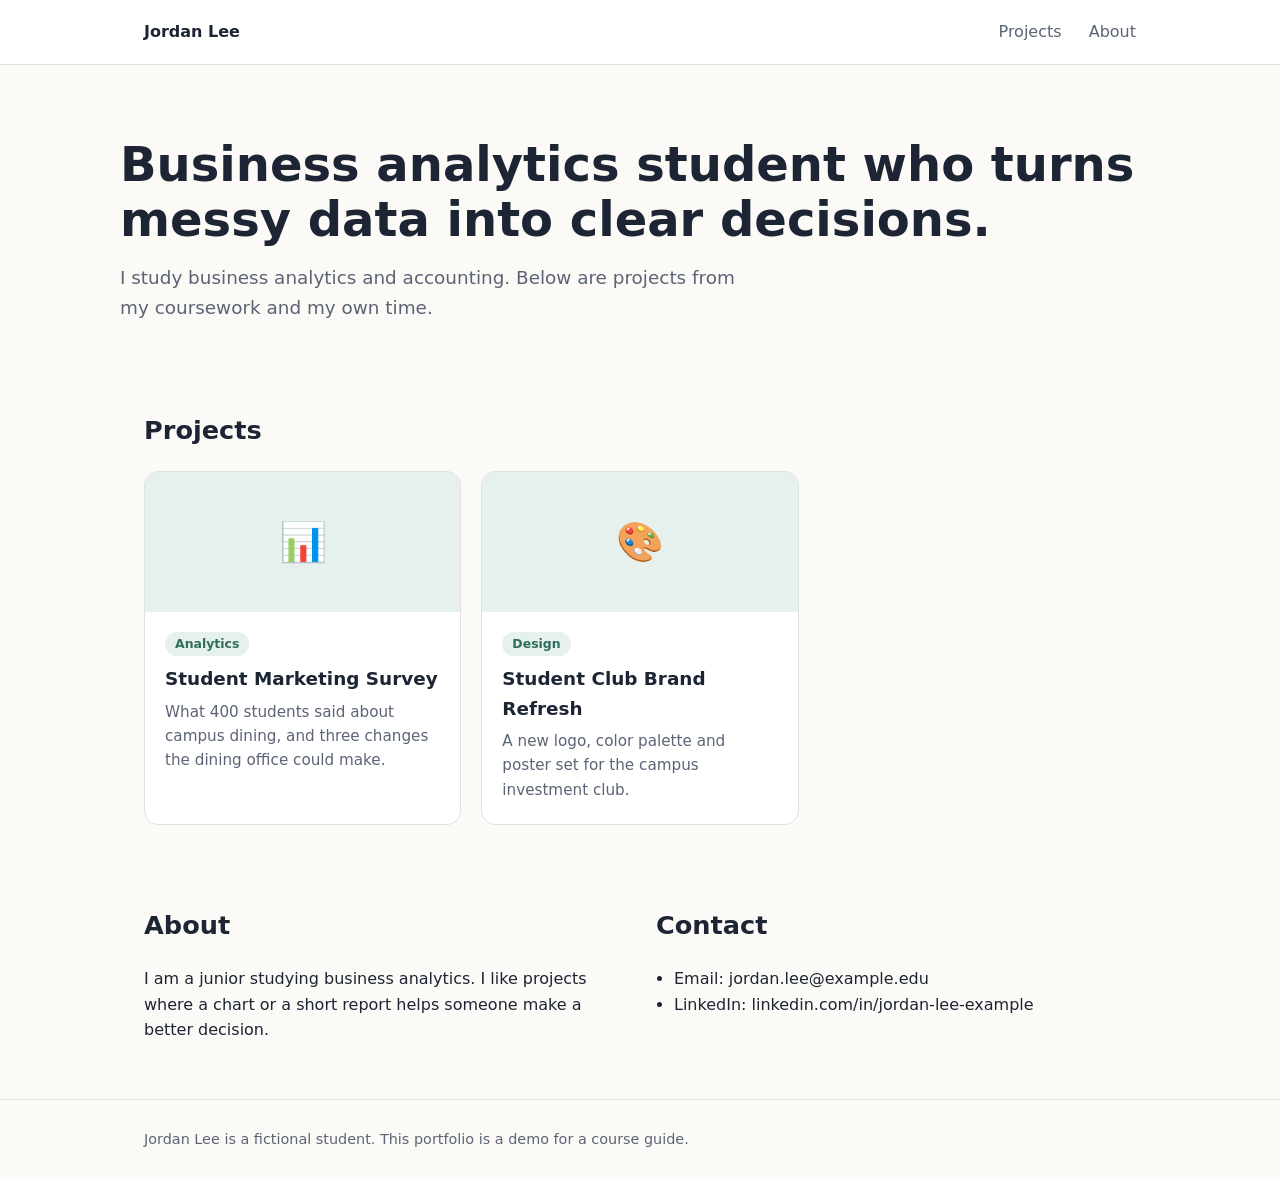
==== index.html @ 2387f460 "Add starter portfolio site Co-Authored-By: Claude Opus 5.5 <noreply@anthropic.com> Claude-Session: h" ====
<!DOCTYPE html>
<html lang="en">
<head>
  <meta charset="UTF-8">
  <meta name="viewport" content="width=device-width, initial-scale=1">
  <title>Jordan Lee | Business Analytics Portfolio</title>
  <link rel="stylesheet" href="css/styles.css">
</head>
<body>
  <header class="site-header">
    <div class="wrap">
      <a class="brand" href="index.html">Jordan Lee</a>
      <nav class="nav">
        <a href="#projects">Projects</a>
        <a href="#about">About</a>
      </nav>
    </div>
  </header>

  <main>
    <div class="wrap hero">
      <h1>Business analytics student who turns messy data into clear decisions.</h1>
      <p>I study business analytics and accounting. Below are projects from my coursework and my own time.</p>
    </div>

    <section id="projects">
      <div class="wrap">
        <h2>Projects</h2>
        <div class="grid">
          <a class="card" href="projects/marketing-survey.html">
            <div class="thumb" aria-hidden="true">📊</div>
            <div class="body">
              <span class="tag">Analytics</span>
              <h3>Student Marketing Survey</h3>
              <p>What 400 students said about campus dining, and three changes the dining office could make.</p>
            </div>
          </a>
          <a class="card" href="projects/brand-refresh.html">
            <div class="thumb" aria-hidden="true">🎨</div>
            <div class="body">
              <span class="tag">Design</span>
              <h3>Student Club Brand Refresh</h3>
              <p>A new logo, color palette and poster set for the campus investment club.</p>
            </div>
          </a>
        </div>
      </div>
    </section>

    <section id="about">
      <div class="wrap about">
        <div>
          <h2>About</h2>
          <p>I am a junior studying business analytics. I like projects where a chart or a short report helps someone make a better decision.</p>
        </div>
        <div>
          <h2>Contact</h2>
          <ul>
            <li>Email: jordan.lee@example.edu</li>
            <li>LinkedIn: linkedin.com/in/jordan-lee-example</li>
          </ul>
        </div>
      </div>
    </section>
  </main>

  <footer class="site-footer">
    <div class="wrap">Jordan Lee is a fictional student. This portfolio is a demo for a course guide.</div>
  </footer>
</body>
</html>
---- css/styles.css ----
:root {
  --ink: #1d2433;
  --muted: #5b6475;
  --accent: #2f6f5e;
  --accent-soft: #e6f0ec;
  --bg: #fbfaf7;
  --card: #ffffff;
  --line: #e4e1da;
  --radius: 14px;
  --max: 1040px;
}
* { box-sizing: border-box; }
body {
  margin: 0;
  font-family: "Inter", system-ui, -apple-system, "Segoe UI", sans-serif;
  color: var(--ink);
  background: var(--bg);
  line-height: 1.6;
}
a { color: var(--accent); }
.wrap { max-width: var(--max); margin: 0 auto; padding: 0 24px; }
.site-header { border-bottom: 1px solid var(--line); background: var(--card); }
.site-header .wrap { display: flex; align-items: center; justify-content: space-between; height: 64px; }
.brand { font-weight: 700; text-decoration: none; color: var(--ink); }
.nav a { margin-left: 22px; text-decoration: none; color: var(--muted); font-weight: 500; }
.nav a:hover { color: var(--accent); }
.hero { padding: 72px 0 48px; }
.hero h1 { font-size: clamp(2rem, 5vw, 3rem); line-height: 1.15; margin: 0 0 16px; }
.hero p { font-size: 1.15rem; color: var(--muted); max-width: 640px; margin: 0; }
section { padding: 40px 0; }
h2 { font-size: 1.6rem; margin: 0 0 20px; }
.grid { display: grid; grid-template-columns: repeat(auto-fill, minmax(280px, 1fr)); gap: 20px; }
.card {
  background: var(--card); border: 1px solid var(--line); border-radius: var(--radius);
  overflow: hidden; text-decoration: none; color: inherit; display: flex; flex-direction: column;
  transition: transform .15s ease, box-shadow .15s ease;
}
.card:hover { transform: translateY(-3px); box-shadow: 0 10px 24px rgba(29, 36, 51, .08); }
.card .thumb { height: 140px; background: var(--accent-soft); display: flex; align-items: center; justify-content: center; font-size: 2.4rem; }
.card .body { padding: 18px 20px 22px; }
.card .tag { display: inline-block; font-size: .78rem; font-weight: 600; color: var(--accent); background: var(--accent-soft); padding: 2px 10px; border-radius: 999px; margin-bottom: 8px; }
.card h3 { margin: 0 0 6px; font-size: 1.15rem; }
.card p { margin: 0; color: var(--muted); font-size: .95rem; }
.about { display: grid; grid-template-columns: 1fr 1fr; gap: 32px; }
.about ul { padding-left: 18px; margin: 0; }
.project { padding: 48px 0 64px; }
.project .back { display: inline-block; margin-bottom: 24px; text-decoration: none; }
.project h1 { font-size: clamp(1.8rem, 4vw, 2.5rem); margin: 0 0 8px; }
.project .meta { color: var(--muted); margin: 0 0 28px; }
.project figure { margin: 28px 0; background: var(--card); border: 1px solid var(--line); border-radius: var(--radius); padding: 16px; }
.project figure img { width: 100%; height: auto; display: block; }
.project figcaption { color: var(--muted); font-size: .9rem; margin-top: 8px; }
.site-footer { border-top: 1px solid var(--line); padding: 28px 0; color: var(--muted); font-size: .9rem; }
@media (max-width: 720px) {
  .about { grid-template-columns: 1fr; }
  .nav a { margin-left: 14px; }
}
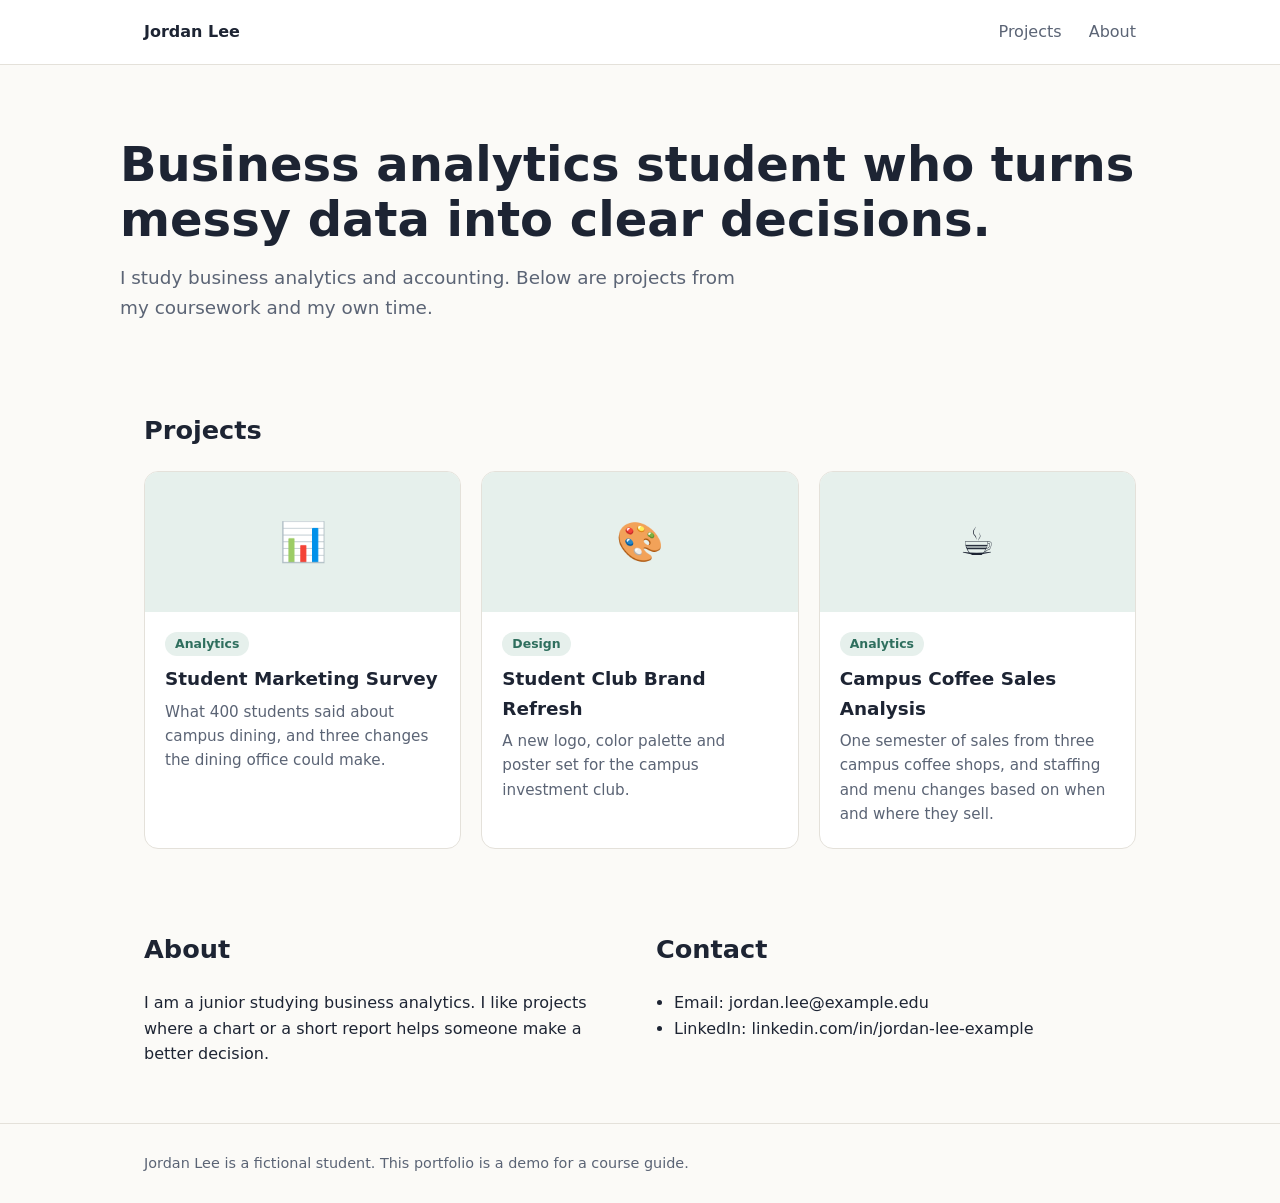
==== commit f6fa3e15: "Add Campus Coffee Sales Analysis project page - New case study at projects/campus-coffee.html with t" ====
--- a/index.html
+++ b/index.html
@@ -43,6 +43,14 @@
               <p>A new logo, color palette and poster set for the campus investment club.</p>
             </div>
           </a>
+          <a class="card" href="projects/campus-coffee.html">
+            <div class="thumb" aria-hidden="true">☕</div>
+            <div class="body">
+              <span class="tag">Analytics</span>
+              <h3>Campus Coffee Sales Analysis</h3>
+              <p>One semester of sales from three campus coffee shops, and staffing and menu changes based on when and where they sell.</p>
+            </div>
+          </a>
         </div>
       </div>
     </section>
--- a/css/styles.css
+++ b/css/styles.css
@@ -50,6 +50,7 @@
 .project figure { margin: 28px 0; background: var(--card); border: 1px solid var(--line); border-radius: var(--radius); padding: 16px; }
 .project figure img { width: 100%; height: auto; display: block; }
 .project figcaption { color: var(--muted); font-size: .9rem; margin-top: 8px; }
+.project .plot { width: 100%; height: 400px; }
 .site-footer { border-top: 1px solid var(--line); padding: 28px 0; color: var(--muted); font-size: .9rem; }
 @media (max-width: 720px) {
   .about { grid-template-columns: 1fr; }
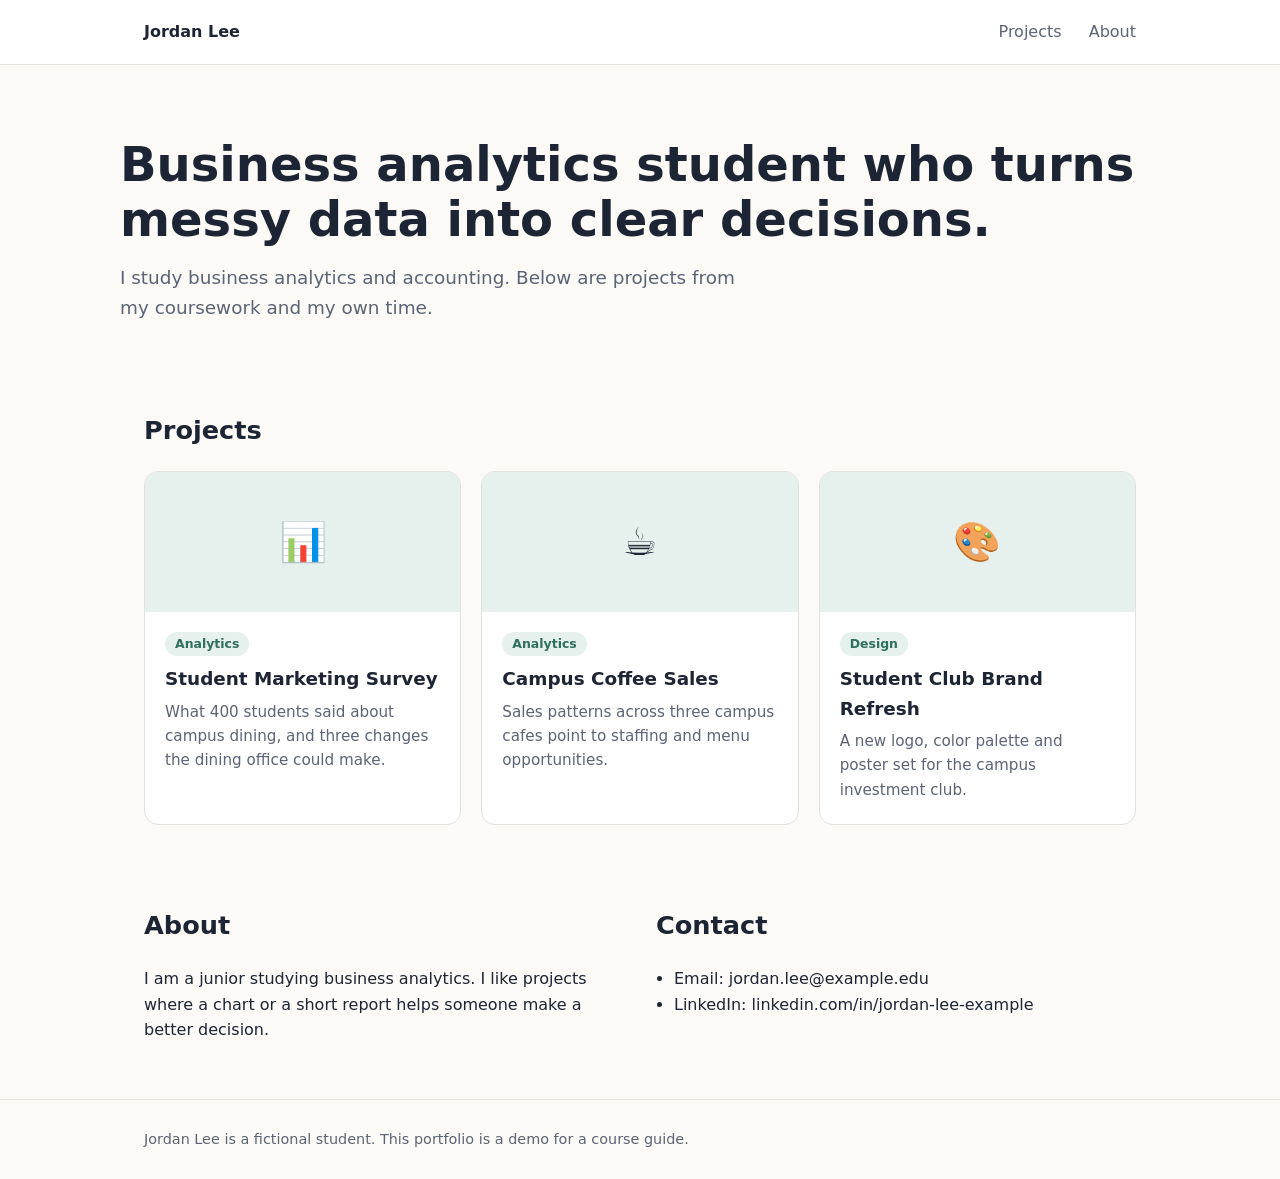
==== commit 329b5094: "Add campus coffee sales case study Co-authored-by: Copilot <223556219+Copilot@users.noreply.github.c" ====
--- a/index.html
+++ b/index.html
@@ -35,20 +35,20 @@
               <p>What 400 students said about campus dining, and three changes the dining office could make.</p>
             </div>
           </a>
+          <a class="card" href="projects/campus-coffee.html">
+            <div class="thumb" aria-hidden="true">☕</div>
+            <div class="body">
+              <span class="tag">Analytics</span>
+              <h3>Campus Coffee Sales</h3>
+              <p>Sales patterns across three campus cafes point to staffing and menu opportunities.</p>
+            </div>
+          </a>
           <a class="card" href="projects/brand-refresh.html">
             <div class="thumb" aria-hidden="true">🎨</div>
             <div class="body">
               <span class="tag">Design</span>
               <h3>Student Club Brand Refresh</h3>
               <p>A new logo, color palette and poster set for the campus investment club.</p>
-            </div>
-          </a>
-          <a class="card" href="projects/campus-coffee.html">
-            <div class="thumb" aria-hidden="true">☕</div>
-            <div class="body">
-              <span class="tag">Analytics</span>
-              <h3>Campus Coffee Sales Analysis</h3>
-              <p>One semester of sales from three campus coffee shops, and staffing and menu changes based on when and where they sell.</p>
             </div>
           </a>
         </div>
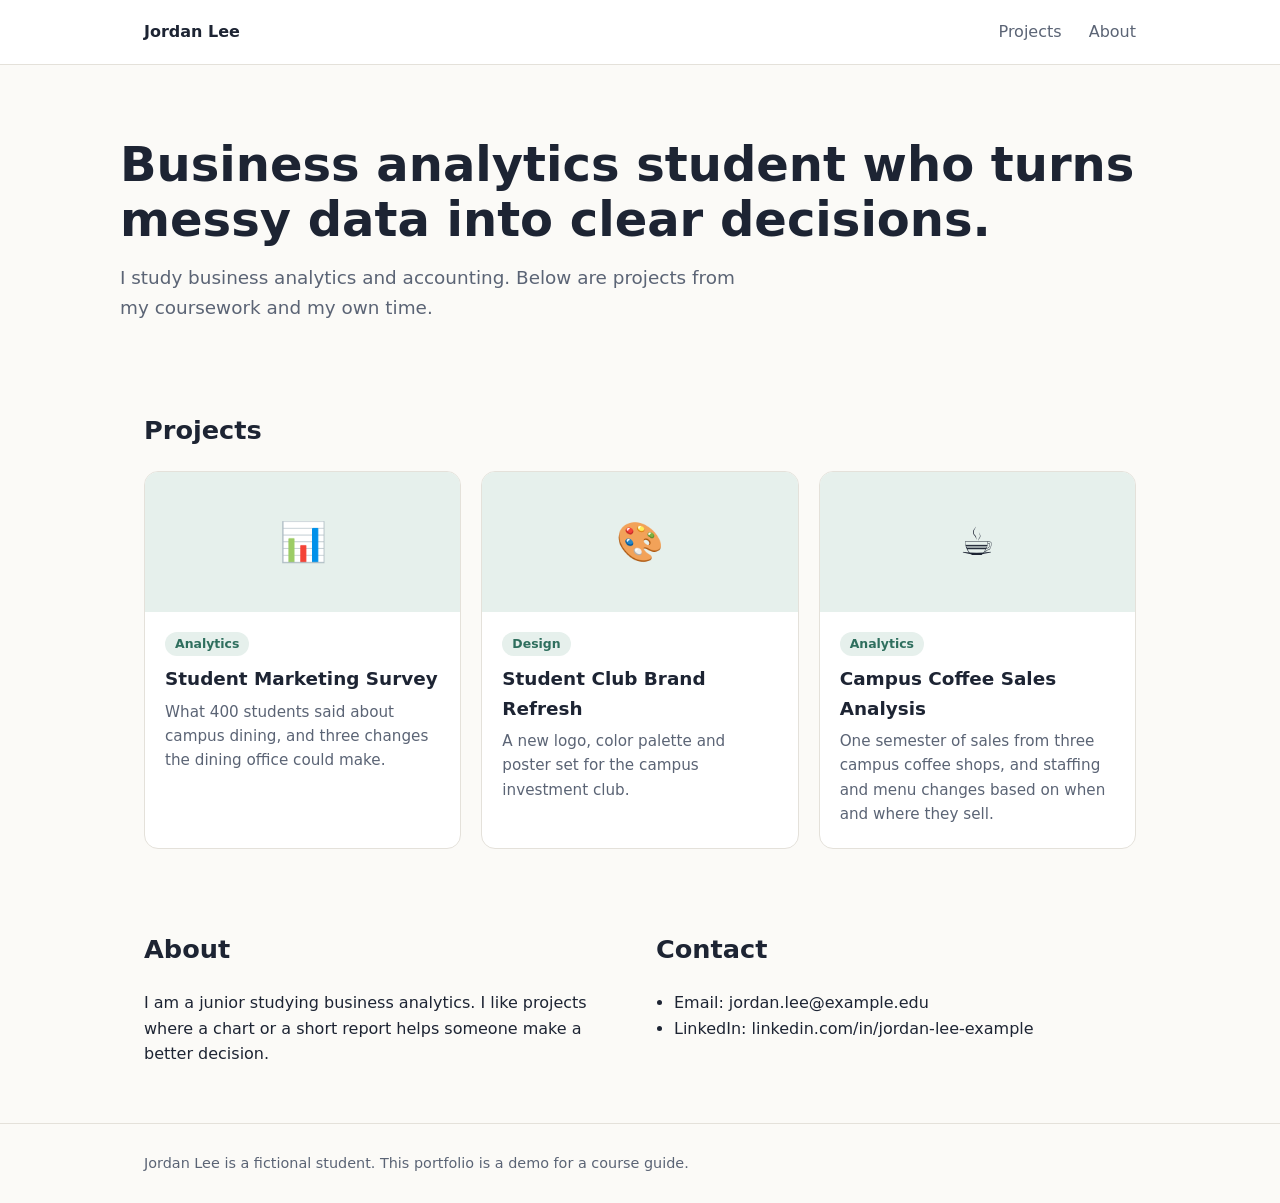
==== commit 2ed8c934: "Add coffee sales portfolio case study and interactive charts" ====
--- a/index.html
+++ b/index.html
@@ -35,20 +35,20 @@
               <p>What 400 students said about campus dining, and three changes the dining office could make.</p>
             </div>
           </a>
-          <a class="card" href="projects/campus-coffee.html">
-            <div class="thumb" aria-hidden="true">☕</div>
-            <div class="body">
-              <span class="tag">Analytics</span>
-              <h3>Campus Coffee Sales</h3>
-              <p>Sales patterns across three campus cafes point to staffing and menu opportunities.</p>
-            </div>
-          </a>
           <a class="card" href="projects/brand-refresh.html">
             <div class="thumb" aria-hidden="true">🎨</div>
             <div class="body">
               <span class="tag">Design</span>
               <h3>Student Club Brand Refresh</h3>
               <p>A new logo, color palette and poster set for the campus investment club.</p>
+            </div>
+          </a>
+          <a class="card" href="projects/coffee-sales.html">
+            <div class="thumb" aria-hidden="true">☕</div>
+            <div class="body">
+              <span class="tag">Analytics</span>
+              <h3>Campus Coffee Sales Analysis</h3>
+              <p>One semester of sales from three campus coffee shops, and staffing and menu changes based on when and where they sell.</p>
             </div>
           </a>
         </div>
--- a/css/styles.css
+++ b/css/styles.css
@@ -51,8 +51,15 @@
 .project figure img { width: 100%; height: auto; display: block; }
 .project figcaption { color: var(--muted); font-size: .9rem; margin-top: 8px; }
 .project .plot { width: 100%; height: 400px; }
+.coffee-sales { padding-inline: 24px; }
+.coffee-sales .plot { min-width: 0; height: 460px; }
+.coffee-sales figure { min-width: 0; }
+.coffee-sales figure a:focus-visible { outline: 3px solid var(--accent); display: block; }
 .site-footer { border-top: 1px solid var(--line); padding: 28px 0; color: var(--muted); font-size: .9rem; }
 @media (max-width: 720px) {
   .about { grid-template-columns: 1fr; }
   .nav a { margin-left: 14px; }
+  .coffee-sales { padding-inline: 16px; }
+  .coffee-sales figure { padding: 8px; }
+  .coffee-sales .plot { height: 480px; }
 }
